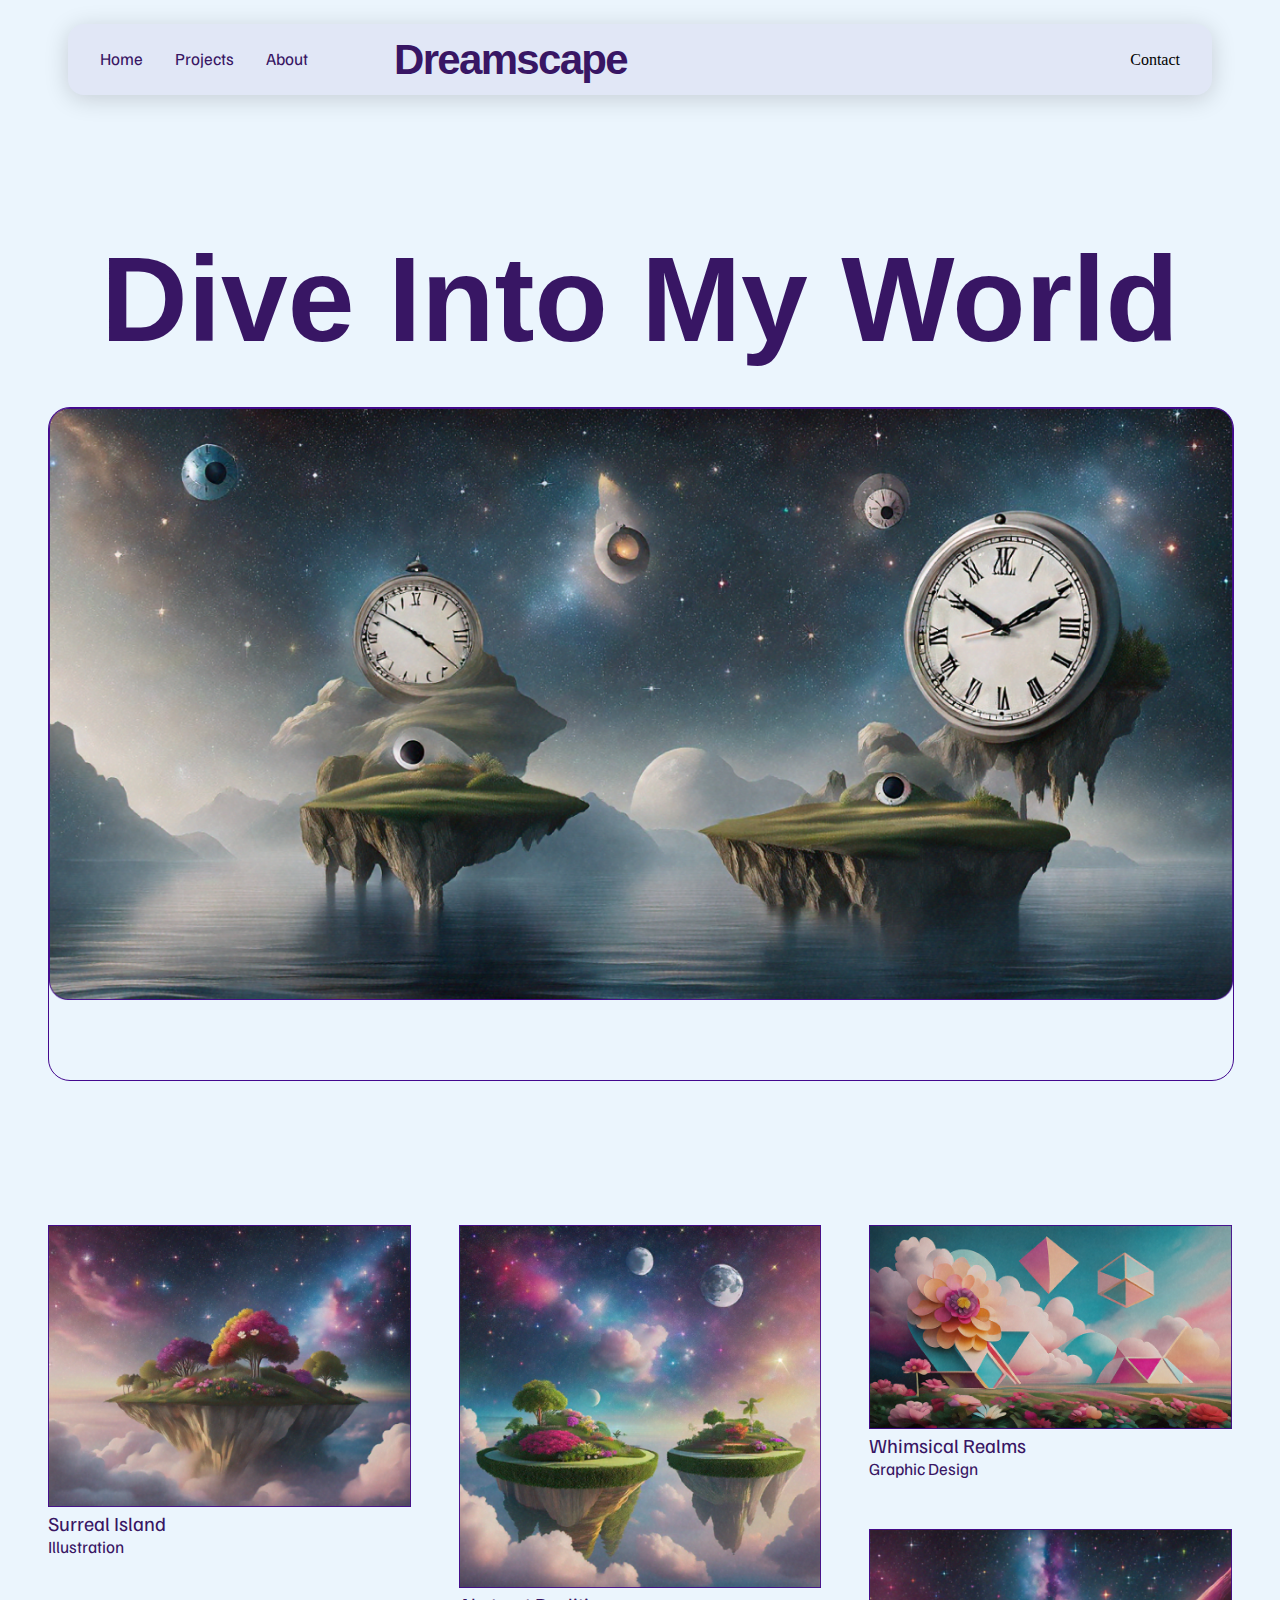
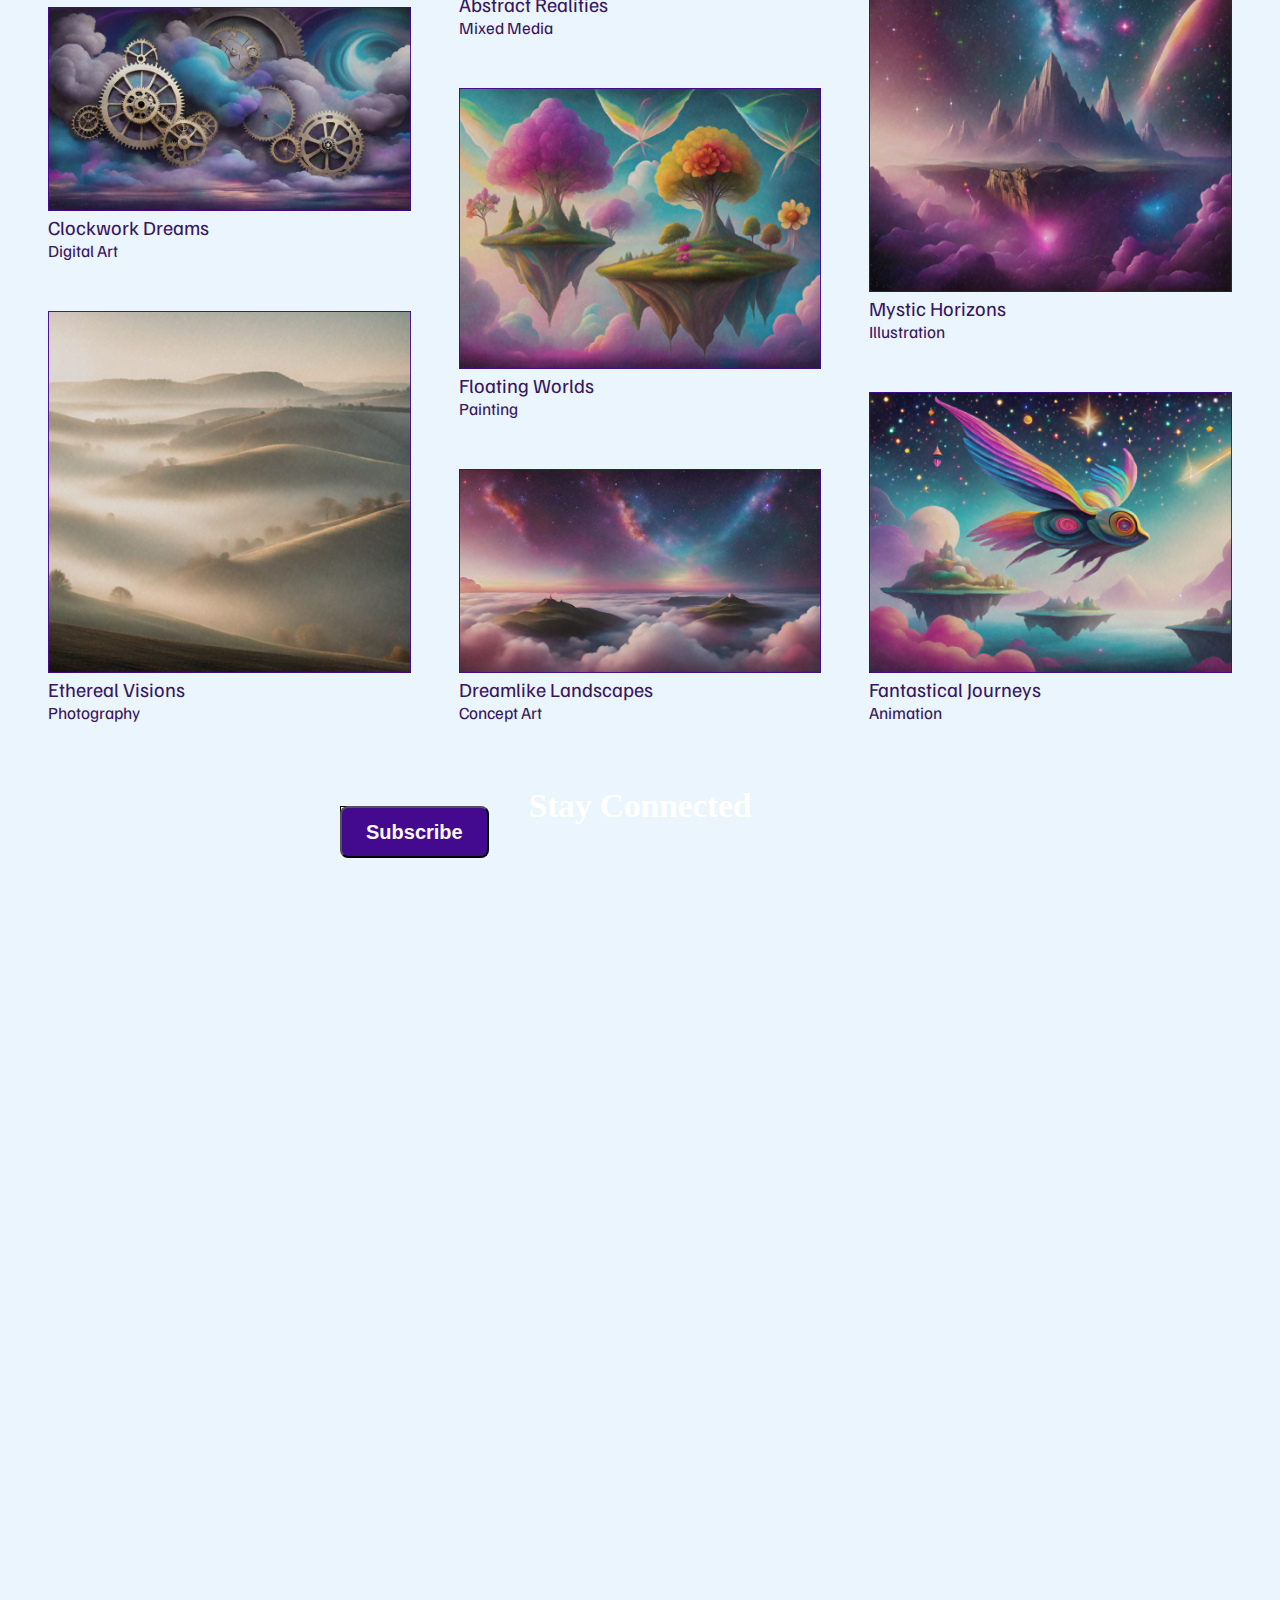
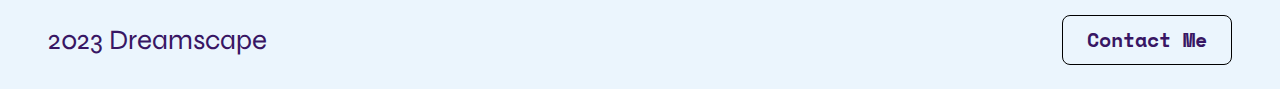
==== index.html @ 123c8432 "Add files via upload" ====
<!DOCTYPE html>
<html lang="en">
<head>
    <meta charset="UTF-8">
    <meta name="viewport" content="width=device-width, initial-scale=1.0">
    <title>Document</title>
    <link rel="stylesheet" href="cap.css">
    <link href='https://fonts.googleapis.com/css?family=Syne' rel='stylesheet'>
    <link href='https://fonts.googleapis.com/css?family=Familjen Grotesk' rel='stylesheet'>
    <link href='https://fonts.googleapis.com/css?family=Space Mono' rel='stylesheet'>
</head>
<body>
    <div class="landing-page">
    <!--Header-->
        <div class="header">
            <div class="container">
                <div class="bg"></div>
                <div class="page-links">
                    <div class="text-1">Home</div>
                    <div class="txt">Projects</div>
                    <div class="txt">About</div>
                    </div>
                <div class="socials">
                    <div class="div">Contact</div>
                </div>
                <div class="logo-apptype">
                    <div class="text-2">Dreamscape</div>
                </div>
            </div>
        </div>


        <!-- main content  -->
        <div class="mainn">
            <div class="main-content">
                <div class="main-1">
                    <div class="text-3">Dive Into My World</div>
                    <div class="header-photo">
                        <img src="img/head.png" alt="">
                    </div>
                </div>

                <div class="main-2">
                    <!-- 1st column -->
                    <div class="column">
                        <div class="column-1">
                            <div class="img-1">
                                <img src="img/Surreal Island.png" alt="">
                            </div>
                            <div class="texts">
                                <div class="text-4">Surreal Island</div>
                                <div class="text-5">Illustration</div>
                            </div>
                        </div>

                        <div class="column-2">
                            <div class="img-2">
                                <img src="img/Clockwork Dreams.png" alt="">
                            </div>
                            <div class="texts">
                                <div class="text-4">Clockwork Dreams</div>
                                <div class="text-5">Digital Art</div>
                            </div>
                        </div>

                        <div class="column-3">
                            <div class="img-3">
                                <img src="img/Ethereal Visions.png" alt="">
                            </div>
                            <div class="texts">
                                <div class="text-4">Ethereal Visions</div>
                                <div class="text-5">Photography</div>
                            </div>
                        </div>
                    </div>

                    <!-- 2nd column -->

                    <div class="column">
                        <div class="column-1">
                            <div class="img-4">
                                <img src="img/Abstract Realities.png" alt="">
                            </div>
                            <div class="texts">
                                <div class="text-4">Abstract Realities</div>
                                <div class="text-5">Mixed Media</div>
                            </div>
                        </div>

                        <div class="column-2">
                            <div class="img-5">
                                <img src="img/Floating Worlds.png" alt="">
                            </div>
                            <div class="texts">
                                <div class="text-4">Floating Worlds</div>
                                <div class="text-5">Painting</div>
                            </div>
                        </div>

                        <div class="column-3">
                            <div class="img-6">
                                <img src="img/Dreamlike Landscapes.png" alt="">
                            </div>
                            <div class="texts">
                                <div class="text-4">Dreamlike Landscapes</div>
                                <div class="text-5">Concept Art</div>
                            </div>
                        </div>
                    </div>

                    <!-- 3rd column -->

                    <div class="column">
                        <div class="column-1">
                            <div class="img-7">
                                <img src="img/Whimsical Realms.png" alt="">
                            </div>
                            <div class="texts">
                                <div class="text-4">Whimsical Realms</div>
                                <div class="text-5">Graphic Design</div>
                            </div>
                        </div>

                        <div class="column-2">
                            <div class="img-8">
                                <img src="img/Mystic Horizons.png" alt="">
                            </div>
                            <div class="texts">
                                <div class="text-4">Mystic Horizons</div>
                                <div class="text-5">Illustration</div>
                            </div>
                        </div>

                        <div class="column-3">
                            <div class="img-9">
                                <img src="img/Fantastical Journeys.png" alt="">
                            </div>
                            <div class="texts">
                                <div class="text-4">Fantastical Journeys</div>
                                <div class="text-5">Animation</div>
                            </div>
                        </div>
                    </div>



                </div>

                <!-- last page -->
                <div class="last-page">
                    <div class="image">
                        <img class="abc" src="https://s3-alpha-sig.figma.com/img/bd17/67ed/68555d52ebc2568a3edf4bf6e84ac469?Expires=1735516800&Key-Pair-Id=APKAQ4GOSFWCVNEHN3O4&Signature=Vw6Dx83lDgLGJCDyqX1fazv7k9nRHkz0gqTK~FfOjKSYkfw5FeOxm4a2k1jC04H7mSQ-Lkhy4S~YzUWamsY4R5aWWLlNgn2oRxKnRFnTVDX9T5A6M6TR0MIQVF-gC4yOtUE-tiDIzEAuouK9rdutySRpdipA6nFtthsAtAD6-LX66-t3vL7KnSMIEjUqPM~QlSO2zXT2~VL-q8L1trChAB1RS2fidPviEhu1jZkcQng-BAZGOA7OxSmNcl4B1o~XChNz0yrkTnfZ6XUdyq8k88oLEvULREH6GNJNJqDYqfxMC6Bs-EjDLI73FZ59xp3J3xRoSrrOFMurMtFJ3fg4iA__" alt="">


                        <div class="text-6">Stay Connected</div>
                        <div class="frames">
                            <div class="text_7">
                                <div class="text-7">Your Email</div>
                            </div>
                            <button class="button-large">
                                <div class="text-8">Subscribe</div>
                            </button>
                        </div>

                        <div class="socials">
                            <img src="" alt="">
                            <img src="" alt="">
                            <img src="" alt="">
                            
                        </div>
                        
                    </div>
                </div>
            </div>

        </div>

        <!-- footer -->
         <div class="footer">
            <div class="container-2">
                <div class="t">
                    <div class="text-11">2023 Dreamscape</div>
                </div>
                <div class="buttoon">
                    <div class="text-12">
                        Contact Me
                    </div>
                </div>
            </div>
         </div>
    </div>

</body>
</html>
---- cap.css ----
html,body{
    margin: 0px;
    width: 100%;
    height: 100%;
}
.landing-page{
    padding: 0px 48px;
    background-color: #ebf5fd;
    display: flex;
    flex-direction: column;
    min-height: 900px;

    

}
/* header cssss */
.header{
    display: flex;
    flex-direction: column;
    align-items: center;
    gap: 8px;
    padding: 24px 0px 0px;
    position: relative;
    width: 100%;
    background-color: #ebf5fd;

}

.header .container{
    display: flex;
    width: 1080px;
    align-items: center;
    justify-content: space-between;
    padding: 24px 32px;
    position: relative;
    flex: 0 0 auto;
    background-color: #440a8f0f;
    border-radius: 16px;
    overflow: hidden;
    box-shadow: 0px 4px 24px #00000029;

}

.header .bg{
    background-color: #440a8f0f;
    position:absolute ;
    
    height: 72px;
    top: 0;
    left: 0;
}
.page-links{
    display: inline-flex;
    align-items: flex-start;
    gap: 32px;
    position: relative;
    flex: 0 0 auto;
}

.header .text-1 {
    position: relative;
    flex: 1;
    margin-top: -1.00px;
    font-family:'Familjen Grotesk' ;
    font-weight: 400;
    color: #381664;
    font-size: 17px;
    letter-spacing: 0;
    line-height: 24px;
    }
.header .txt{
    position: relative;
    width: fit-content;
    margin-top: -1.00px;
    font-family:'Familjen Grotesk' ;
    font-weight: 400;
    color: #381664;
    font-size: 17px;
    letter-spacing: 0;
    line-height: 24px;
    white-space: nowrap;
}

.header .socials {
    display: inline-flex;
    align-items: flex-start;
    justify-content: flex-end;
    gap: 32px;
    position: relative;
    flex: 0 0 auto;
    margin-left: -991px;
 }


.header .logo-apptype{
    display: inline-flex;
    height: 72px;
    align-items: center;
    gap: 12px;
    position: absolute;
    top: 0;
    left: 326px;

}
    
.header .text-2{
    position: relative;
    width: fit-content;
    font-weight: 800;
    font-family: 'Syne-ExtraBold', Helvetica;

    color: #381664;
    font-size: 42px;
    letter-spacing: -1.68px;
    line-height: 42px;
    

}

/* middle part css */

.mainn{
    padding: 48px 0px;
    display: flex;
    width: 100%;
    align-items: flex-start;
    position: relative;
}

.main-content{
    display: flex;
    flex-direction: column;
    align-items: flex-start;
    position: relative;
    width: 100%;

}

.main-1{
    display: flex;
    flex-direction: column;
    gap: 48px;
    padding: 96px 0px;
    width: 100%;
    background-color:#ebf5fd ;
    width: 100%;

}

.main-1 .text-3{
    position: relative;
    font-weight: 700;
    color: #381664;
    font-size: 120px;
    line-height: 120px;
    text-align: center;
    align-self: stretch;
    font-family: "Syne-Bold", Helvetica;
    /* font-family: ; */
}

.header-photo{
    width: 100%;
    border: 1px solid #43098f;
    height: 672px;    
    border-radius: 22px;
    align-self: stretch;

}

.header-photo img{
    width: 100%;
}
/* multiple images part */



.main-2{
    display: grid;
    grid-template-columns: repeat(3,1fr);
    padding: 48px 0px;
    gap: 48px;
    border-bottom: 1px;
    width: 100%;

}

 img{
    width: 100%;
 }
.column{
    display: flex;
    flex-direction: column;
    gap: 48px;

}

.column-1{
    display:flex;
    flex-direction: column;
    width: 100%;

}

.texts{
    width: 100%;
}
.text-4{
    font-weight: 400;
    line-height: 24px;
    font-size: 20px;
    font-family:'Familjen Grotesk' ;
    color: #381664;

}

.text-5{
    font-weight: 400;
    line-height: 24px;
    font-size: 17px;
    font-family:'Familjen Grotesk' ;
    color: #381664;

}

.column-2{
    display: flex;
    flex-direction: column;
    width: 100%;


}

.column-3{

    display: flex;
    flex-direction: column;
    width: 100%;
}

/* last page css */

.last-page{ 
    position: relative;
    align-self: stretch;
    border-bottom: 1px;
    width: 100%;
    height: 698px;
    background-color: #ebf5fd;
    width: calc(100% + 96px); 
    margin: 0 -48px;
}
.image{
    display: flex;
    flex-direction: column;
    align-items: center;
    justify-content: center;
    position: relative;
    gap: 48px;
    
}
.text-6{
    position: absolute;
    font-weight: 700;
    color: #ffffff;
    font-size: 34px;
    text-align: center;
    line-height: 40px;
    letter-spacing: -0.34px;

}

.frames{
    display: flex;
    align-items: flex-start;
    gap: 12px;
    width: 600px;
    position: absolute;
}
.text_7{
    display: flex;
    align-items: center;
    position: absolute;
    gap: 8px;
    flex: 1;
    padding:8px 12px;
    border-color: #43098f;
    background-color: #ebf5fd;
    flex-grow: 1;
    align-self: stretch;
    border: 1px solid;
}
.text-7{
    position: relative;
    font-weight: 400;
    color: #381664;
    font-size: 20px;
    line-height: 24px;
    overflow: hidden;
    text-overflow: ellipsis;
}
.button-large{
    box-sizing: border-box;
    display: inline-flex;
    align-items: center;
    justify-content: center;
    padding: 12px 24px;
    position:absolute;
    border-radius: 8px;
    background-color: #43098f;
    flex: 0 0 auto;
}
.text-8{
    width: fit-content;
    font-weight: 700;
    color: #fcf9ff;
    font-size: 20px;
    letter-spacing: 0;
    line-height: 24px;
    white-space: nowrap;
}







/* .abc{
    width: 100%;
    height: 698px;
    object-fit: cover;

    display: flex;
    flex-direction: column;
    align-items: center;
    position: relative;
} */

    

/* footer */

.footer{
    padding: 96px 0px 24px;
    display: flex;
    flex-direction: column;
    align-items: flex-start;
    background-color:#ebf5fd;
}

.container-2{
    align-items: center;
    display: flex;
    align-items: center;
    justify-content: space-between;
    width: 100%;
}

.t{
    display: inline-flex;
    align-items: flex-start;


}
.text-11{
    color:#381664 ;
    font-size: 28px;
    line-height: 32px;
    font-family: 'Syne';
}

.buttoon{
    border-color: #43098f;
    border: 1px solid;
    display: inline-flex;
    align-items: center;
    justify-content: center;
    border-radius: 8px;
    padding: 12px 24px;

}

.text-12{
    font-weight: 700;
    color: #381664;
    font-size: 20px;
    line-height: 24px;
    font-family: 'Space Mono';

}
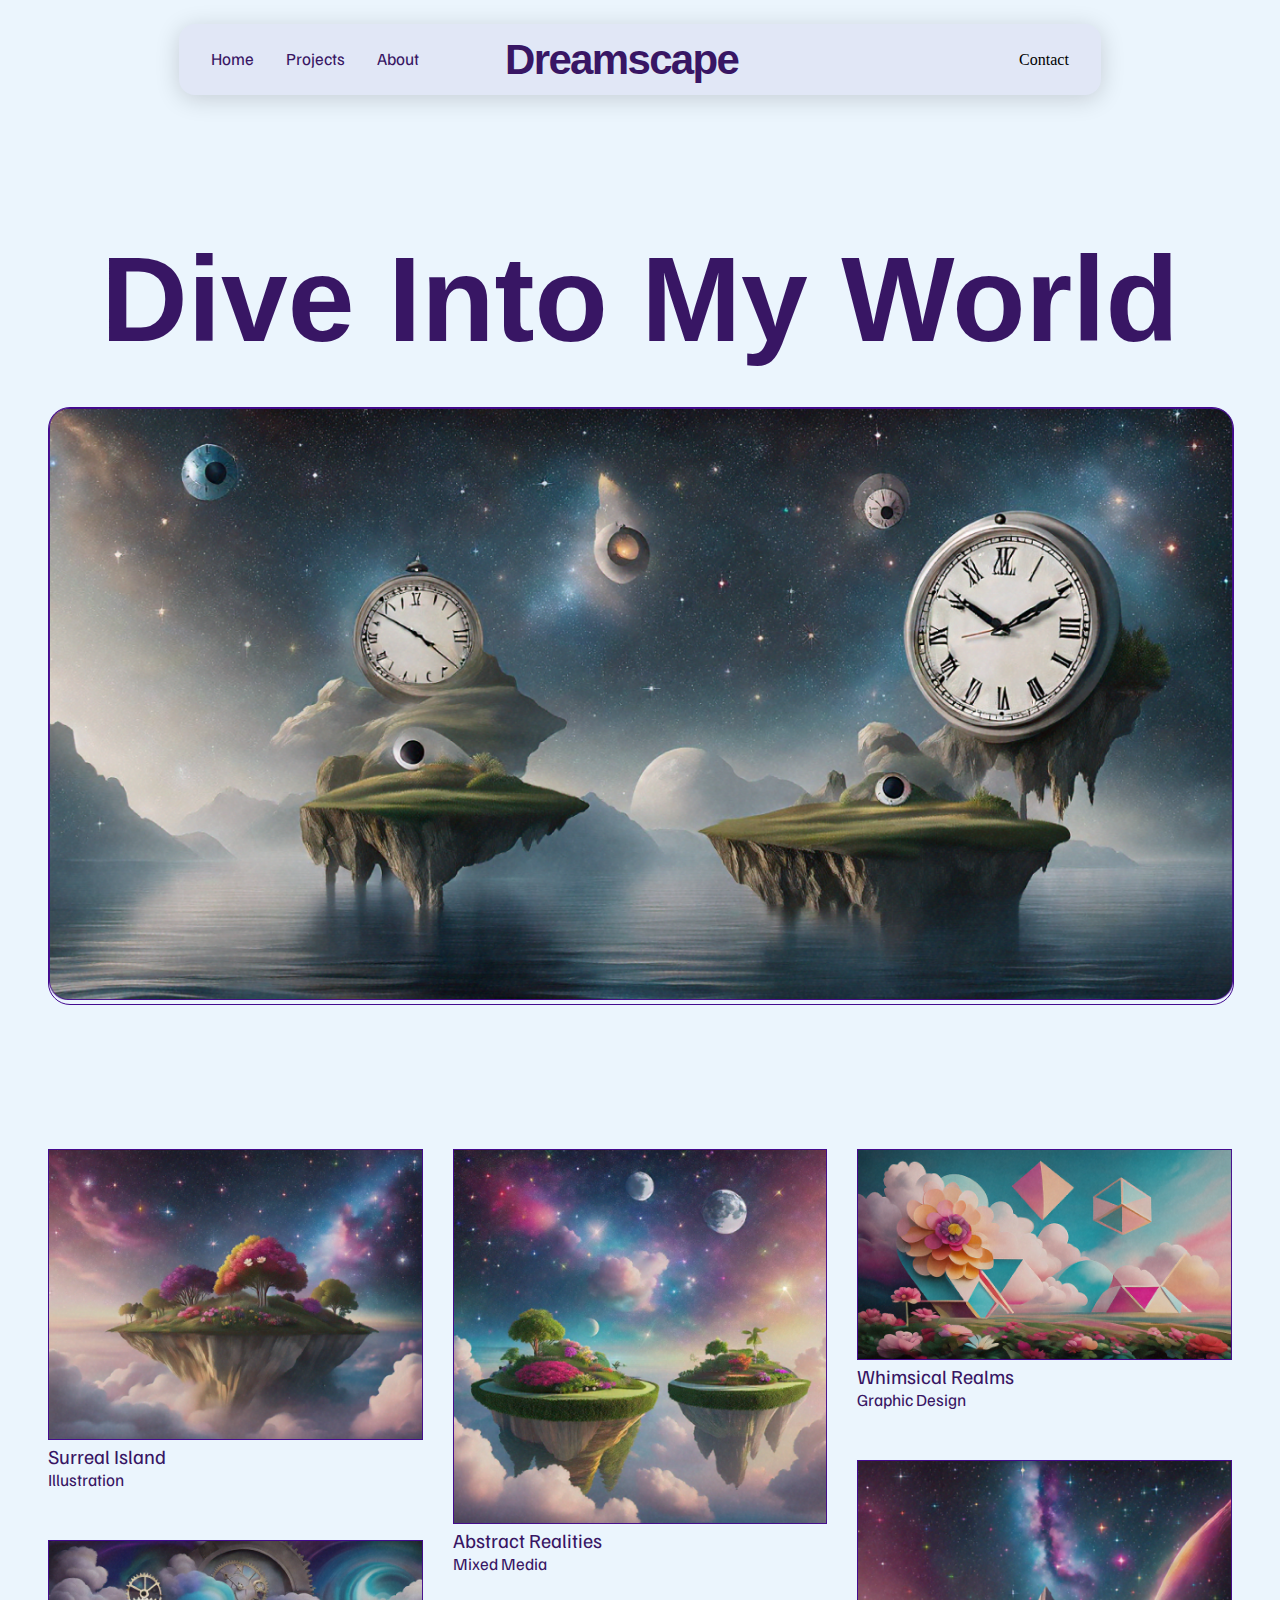
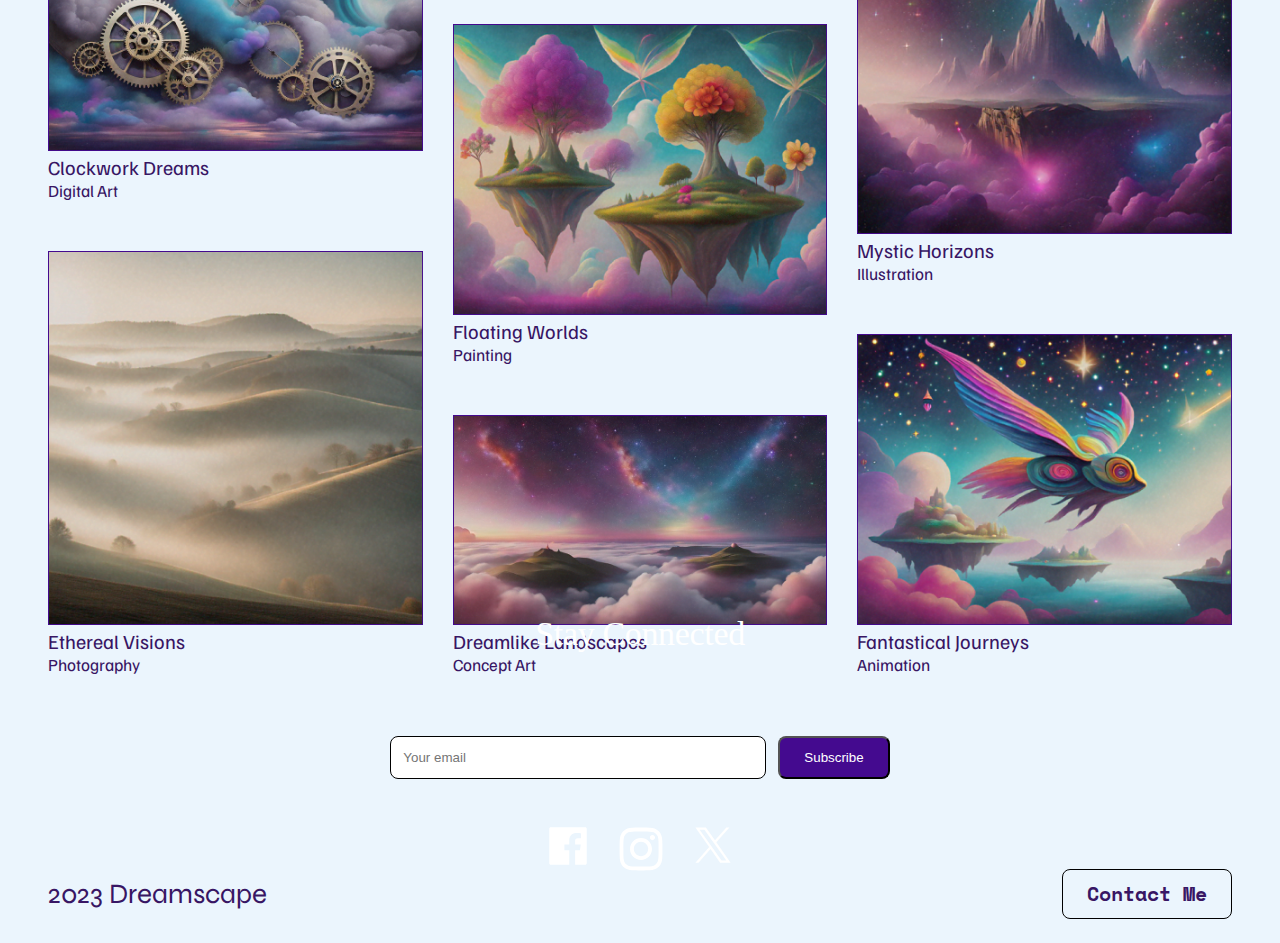
==== commit 503cd617: "Add files via upload" ====
--- a/index.html
+++ b/index.html
@@ -4,7 +4,7 @@
     <meta charset="UTF-8">
     <meta name="viewport" content="width=device-width, initial-scale=1.0">
     <title>Document</title>
-    <link rel="stylesheet" href="cap.css">
+    <link rel="stylesheet" href="index.css">
     <link href='https://fonts.googleapis.com/css?family=Syne' rel='stylesheet'>
     <link href='https://fonts.googleapis.com/css?family=Familjen Grotesk' rel='stylesheet'>
     <link href='https://fonts.googleapis.com/css?family=Space Mono' rel='stylesheet'>
@@ -20,11 +20,11 @@
                     <div class="txt">Projects</div>
                     <div class="txt">About</div>
                     </div>
+                    <div class="logo-apptype">
+                        <div class="text-2">Dreamscape</div>
+                    </div>
                 <div class="socials">
                     <div class="div">Contact</div>
-                </div>
-                <div class="logo-apptype">
-                    <div class="text-2">Dreamscape</div>
                 </div>
             </div>
         </div>
@@ -151,24 +151,26 @@
                     <div class="image">
                         <img class="abc" src="https://s3-alpha-sig.figma.com/img/bd17/67ed/68555d52ebc2568a3edf4bf6e84ac469?Expires=1735516800&Key-Pair-Id=APKAQ4GOSFWCVNEHN3O4&Signature=Vw6Dx83lDgLGJCDyqX1fazv7k9nRHkz0gqTK~FfOjKSYkfw5FeOxm4a2k1jC04H7mSQ-Lkhy4S~YzUWamsY4R5aWWLlNgn2oRxKnRFnTVDX9T5A6M6TR0MIQVF-gC4yOtUE-tiDIzEAuouK9rdutySRpdipA6nFtthsAtAD6-LX66-t3vL7KnSMIEjUqPM~QlSO2zXT2~VL-q8L1trChAB1RS2fidPviEhu1jZkcQng-BAZGOA7OxSmNcl4B1o~XChNz0yrkTnfZ6XUdyq8k88oLEvULREH6GNJNJqDYqfxMC6Bs-EjDLI73FZ59xp3J3xRoSrrOFMurMtFJ3fg4iA__" alt="">
 
-
-                        <div class="text-6">Stay Connected</div>
-                        <div class="frames">
-                            <div class="text_7">
-                                <div class="text-7">Your Email</div>
+                        <div class="socials">
+                            <p class="socialstext">Stay Connected</p>
+                            <div class="email">
+                                <input class="socialemail" type="email" placeholder="Your email">
+                                <button class="emailbutton">Subscribe</button>
                             </div>
-                            <button class="button-large">
-                                <div class="text-8">Subscribe</div>
-                            </button>
+                            <div class="vectorlogos">
+                                <svg xmlns="http://www.w3.org/2000/svg" width="38" height="38" viewBox="0 0 38 38" fill="none">
+                                    <path d="M36.25 0.25H1.75C0.920312 0.25 0.25 0.920312 0.25 1.75V36.25C0.25 37.0797 0.920312 37.75 1.75 37.75H36.25C37.0797 37.75 37.75 37.0797 37.75 36.25V1.75C37.75 0.920312 37.0797 0.25 36.25 0.25ZM31.9187 11.1953H28.9234C26.575 11.1953 26.1203 12.3109 26.1203 13.9516V17.5656H31.7266L30.9953 23.2234H26.1203V37.75H20.275V23.2281H15.3859V17.5656H20.275V13.3937C20.275 8.55156 23.2328 5.9125 27.5547 5.9125C29.6266 5.9125 31.4031 6.06719 31.9234 6.1375V11.1953H31.9187Z" fill="white"/>
+                                    </svg>
+                                    <svg xmlns="http://www.w3.org/2000/svg" width="44" height="44" viewBox="0 0 44 44" fill="none">
+                                        <path d="M21.9986 11.0047C15.9182 11.0047 11.0111 15.9119 11.0111 21.9922C11.0111 28.0726 15.9182 32.9797 21.9986 32.9797C28.0789 32.9797 32.9861 28.0726 32.9861 21.9922C32.9861 15.9119 28.0789 11.0047 21.9986 11.0047ZM21.9986 29.1333C18.0664 29.1333 14.8575 25.9244 14.8575 21.9922C14.8575 18.0601 18.0664 14.8511 21.9986 14.8511C25.9307 14.8511 29.1397 18.0601 29.1397 21.9922C29.1397 25.9244 25.9307 29.1333 21.9986 29.1333ZM33.4361 7.994C32.0164 7.994 30.87 9.14043 30.87 10.5601C30.87 11.9797 32.0164 13.1261 33.4361 13.1261C34.8557 13.1261 36.0022 11.9851 36.0022 10.5601C36.0026 10.223 35.9365 9.8891 35.8077 9.57758C35.6789 9.26606 35.4899 8.98301 35.2515 8.74465C35.0131 8.50628 34.7301 8.31728 34.4186 8.18847C34.1071 8.05967 33.7732 7.99358 33.4361 7.994ZM43.4164 21.9922C43.4164 19.0351 43.4432 16.1047 43.2772 13.1529C43.1111 9.72436 42.3289 6.6815 39.8218 4.17436C37.3093 1.66186 34.2718 0.885076 30.8432 0.719004C27.8861 0.552933 24.9557 0.579718 22.0039 0.579718C19.0468 0.579718 16.1164 0.552933 13.1647 0.719004C9.73608 0.885076 6.69322 1.66722 4.18608 4.17436C1.67358 6.68686 0.896794 9.72436 0.730723 13.1529C0.564651 16.1101 0.591437 19.0404 0.591437 21.9922C0.591437 24.944 0.564651 27.8797 0.730723 30.8315C0.896794 34.2601 1.67894 37.3029 4.18608 39.8101C6.69858 42.3226 9.73608 43.0994 13.1647 43.2654C16.1218 43.4315 19.0522 43.4047 22.0039 43.4047C24.9611 43.4047 27.8914 43.4315 30.8432 43.2654C34.2718 43.0994 37.3147 42.3172 39.8218 39.8101C42.3343 37.2976 43.1111 34.2601 43.2772 30.8315C43.4486 27.8797 43.4164 24.9494 43.4164 21.9922ZM38.7022 34.6244C38.3111 35.5994 37.8397 36.3279 37.0843 37.0779C36.3289 37.8333 35.6057 38.3047 34.6307 38.6958C31.8129 39.8154 25.1218 39.5636 21.9986 39.5636C18.8754 39.5636 12.1789 39.8154 9.36108 38.7011C8.38608 38.3101 7.65751 37.8386 6.90751 37.0833C6.15215 36.3279 5.68072 35.6047 5.28965 34.6297C4.17537 31.8065 4.42715 25.1154 4.42715 21.9922C4.42715 18.869 4.17537 12.1726 5.28965 9.35472C5.68072 8.37972 6.15215 7.65115 6.90751 6.90115C7.66287 6.15115 8.38608 5.67436 9.36108 5.28329C12.1789 4.169 18.8754 4.42079 21.9986 4.42079C25.1218 4.42079 31.8182 4.169 34.6361 5.28329C35.6111 5.67436 36.3397 6.14579 37.0897 6.90115C37.845 7.6565 38.3164 8.37972 38.7075 9.35472C39.8218 12.1726 39.57 18.869 39.57 21.9922C39.57 25.1154 39.8218 31.8065 38.7022 34.6244Z" fill="white"/>
+                                        </svg>
+                                
+                                
+                                        <svg xmlns="http://www.w3.org/2000/svg" width="36" height="36" viewBox="0 0 36 36" fill="none">
+                                            <path d="M21.3507 15.3174L34.4568 0.398438H31.3521L19.9673 13.3497L10.881 0.398438H0.398438L14.1417 19.9849L0.398438 35.6278H3.50308L15.518 21.9479L25.1159 35.6278H35.5984M4.62361 2.69113H9.39321L31.3498 33.4477H26.579" fill="white"/>
+                                            </svg>
+                            </div>
                         </div>
-
-                        <div class="socials">
-                            <img src="" alt="">
-                            <img src="" alt="">
-                            <img src="" alt="">
-                            
-                        </div>
-                        
                     </div>
                 </div>
             </div>
--- a/index.css
+++ b/index.css
@@ -0,0 +1,437 @@
+html,body{
+    margin: 0px;
+    width: 100%;
+    height: 100%;
+}
+.landing-page{
+    padding: 0px 48px;
+    background-color: #ebf5fd;
+    display: flex;
+    flex-direction: column;
+    min-height: 900px;
+
+    
+
+}
+/* header cssss */
+.header{
+    display: flex;
+    flex-direction: column;
+    align-items: center;
+    justify-content: center;
+    gap: 8px;
+    padding: 24px 0px 0px;
+    position: relative;
+    width: 100%;
+    background-color: #ebf5fd;
+
+}
+
+.header .container{
+    display: flex;
+    align-items: center;
+    justify-content: space-between;
+    padding: 24px 32px;
+    position: relative;
+    flex: 0 0 auto;
+    background-color: #440a8f0f;
+    border-radius: 16px;
+    overflow: hidden;
+    box-shadow: 0px 4px 24px #00000029;
+
+}
+
+.header .bg{
+    background-color: #440a8f0f;
+    position:absolute ;
+    
+    height: 72px;
+    top: 0;
+    left: 0;
+}
+.page-links{
+    display: inline-flex;
+    align-items: flex-start;
+    gap: 32px;
+    position: relative;
+    flex: 0 0 auto;
+}
+
+.header .text-1 {
+    position: relative;
+    flex: 1;
+    margin-top: -1.00px;
+    font-family:'Familjen Grotesk' ;
+    font-weight: 400;
+    color: #381664;
+    font-size: 17px;
+    letter-spacing: 0;
+    line-height: 24px;
+    }
+.header .txt{
+    position: relative;
+    width: fit-content;
+    margin-top: -1.00px;
+    font-family:'Familjen Grotesk' ;
+    font-weight: 400;
+    color: #381664;
+    font-size: 17px;
+    letter-spacing: 0;
+    line-height: 24px;
+    white-space: nowrap;
+}
+
+.header .socials {
+    display: inline-flex;
+    align-items: flex-start;
+    justify-content: flex-end;
+    gap: 32px;
+    position: relative;
+    flex: 0 0 auto;
+    margin-left: 600px;
+ }
+
+
+.header .logo-apptype{
+    display: inline-flex;
+    height: 72px;
+    align-items: center;
+    gap: 12px;
+    position: absolute;
+    top: 0;
+    left: 326px;
+
+}
+    
+.header .text-2{
+    position: relative;
+    width: fit-content;
+    font-weight: 800;
+    font-family: 'Syne-ExtraBold', Helvetica;
+
+    color: #381664;
+    font-size: 42px;
+    letter-spacing: -1.68px;
+    line-height: 42px;
+    
+
+}
+
+/* middle part css */
+
+.mainn{
+    padding: 48px 0px;
+    display: flex;
+    width: 100%;
+    align-items: flex-start;
+    position: relative;
+}
+
+.main-content{
+    display: flex;
+    flex-direction: column;
+    align-items: flex-start;
+    position: relative;
+    width: 100%;
+
+}
+
+.main-1{
+    display: flex;
+    flex-direction: column;
+    gap: 48px;
+    padding: 96px 0px;
+    width: 100%;
+    background-color:#ebf5fd ;
+    width: 100%;
+
+}
+
+.main-1 .text-3{
+    position: relative;
+    font-weight: 700;
+    color: #381664;
+    font-size: 120px;
+    line-height: 120px;
+    text-align: center;
+    align-self: stretch;
+    font-family: "Syne-Bold", Helvetica;
+    /* font-family: ; */
+}
+
+.header-photo{
+    width: 100%;
+    border: 1px solid #43098f; 
+    border-radius: 22px;
+    align-self: stretch;
+
+}
+
+.header-photo img{
+    width: 100%;
+}
+/* multiple images part */
+
+
+
+.main-2{
+    display: grid;
+    grid-template-columns: repeat(3,1fr);
+    padding: 48px 0px;
+    gap: 30px;
+    border-bottom: 1px;
+    width: 100%;
+
+}
+
+ img{
+    width: 100%;
+ }
+.column{
+    display: flex;
+    flex-direction: column;
+    gap: 48px;
+
+}
+
+.column-1{
+    display:flex;
+    flex-direction: column;
+    width: 100%;
+
+}
+
+.texts{
+    width: 100%;
+}
+.text-4{
+    font-weight: 400;
+    line-height: 24px;
+    font-size: 20px;
+    font-family:'Familjen Grotesk' ;
+    color: #381664;
+
+}
+
+.text-5{
+    font-weight: 400;
+    line-height: 24px;
+    font-size: 17px;
+    font-family:'Familjen Grotesk' ;
+    color: #381664;
+
+}
+
+.column-2{
+    display: flex;
+    flex-direction: column;
+    width: 100%;
+
+
+}
+
+.column-3{
+
+    display: flex;
+    flex-direction: column;
+    width: 100%;
+}
+
+/* last page css */
+
+.last-page{ 
+    position: relative;
+    align-self: stretch;
+    border-bottom: 1px;
+    width: 100%;
+    background-color: #ebf5fd;
+    width: calc(100% + 96px); 
+    margin: 0 -48px;
+}
+.image{
+    display: flex;
+    flex-direction: column;
+    align-items: center;
+    justify-content: center;
+    position: relative;
+    gap: 48px;
+    
+}
+.text-6{
+    position: absolute;
+    font-weight: 700;
+    color: #ffffff;
+    font-size: 34px;
+    text-align: center;
+    line-height: 40px;
+    letter-spacing: -0.34px;
+
+}
+
+.frames{
+    display: flex;
+    align-items: flex-start;
+    gap: 12px;
+    width: 600px;
+    position: absolute;
+}
+.text_7{
+    display: flex;
+    align-items: center;
+    position: absolute;
+    gap: 8px;
+    flex: 1;
+    padding:8px 12px;
+    border-color: #43098f;
+    background-color: #ebf5fd;
+    flex-grow: 1;
+    align-self: stretch;
+    border: 1px solid;
+}
+.text-7{
+    position: relative;
+    font-weight: 400;
+    color: #381664;
+    font-size: 20px;
+    line-height: 24px;
+    overflow: hidden;
+    text-overflow: ellipsis;
+}
+.button-large{
+    box-sizing: border-box;
+    display: inline-flex;
+    align-items: center;
+    justify-content: center;
+    padding: 12px 24px;
+    position:absolute;
+    border-radius: 8px;
+    background-color: #43098f;
+    flex: 0 0 auto;
+}
+.text-8{
+    width: fit-content;
+    font-weight: 700;
+    color: #fcf9ff;
+    font-size: 20px;
+    letter-spacing: 0;
+    line-height: 24px;
+    white-space: nowrap;
+}
+
+
+
+
+
+
+
+/* .abc{
+    width: 100%;
+    height: 698px;
+    object-fit: cover;
+
+    display: flex;
+    flex-direction: column;
+    align-items: center;
+    position: relative;
+} */
+
+    
+
+/* footer */
+
+.footer{
+    padding: 96px 0px 24px;
+    display: flex;
+    flex-direction: column;
+    align-items: flex-start;
+    background-color:#ebf5fd;
+}
+
+.container-2{
+    align-items: center;
+    display: flex;
+    align-items: center;
+    justify-content: space-between;
+    width: 100%;
+}
+
+.t{
+    display: inline-flex;
+    align-items: flex-start;
+
+
+}
+.text-11{
+    color:#381664 ;
+    font-size: 28px;
+    line-height: 32px;
+    font-family: 'Syne';
+}
+
+.buttoon{
+    border-color: #43098f;
+    border: 1px solid;
+    display: inline-flex;
+    align-items: center;
+    justify-content: center;
+    border-radius: 8px;
+    padding: 12px 24px;
+
+}
+
+.text-12{
+    font-weight: 700;
+    color: #381664;
+    font-size: 20px;
+    line-height: 24px;
+    font-family: 'Space Mono';
+
+}
+
+.socials{
+    display: flex;
+    position: absolute;
+    flex-direction: column;
+    align-items: center;
+    justify-self: center;
+    gap: 48px;
+    width: 100%;
+}
+
+.socialstext{
+    font-family: 'BIZ UDPMincho';
+    color: white;
+    font-size: 34px;
+    font-weight: 400;
+    line-height: 40px;
+    letter-spacing: -0.01em;
+    text-align: center;
+}
+.email{
+    display: flex;
+    gap: 12px;
+    width: 100%;
+    justify-content: center;
+}
+
+.socialemail{
+    padding: 8px 12px;
+    width: 350px;
+    height: auto;
+    border-radius: 8px;
+    border: 1px solid black;
+
+}
+.emailbutton{
+    background-color: #440A8F;
+    color: white;
+    height: auto;
+    padding: 12px 24px;
+    border-radius: 8px;
+
+}
+
+.vectorlogos{
+    display: flex;
+    gap: 32px;
+}